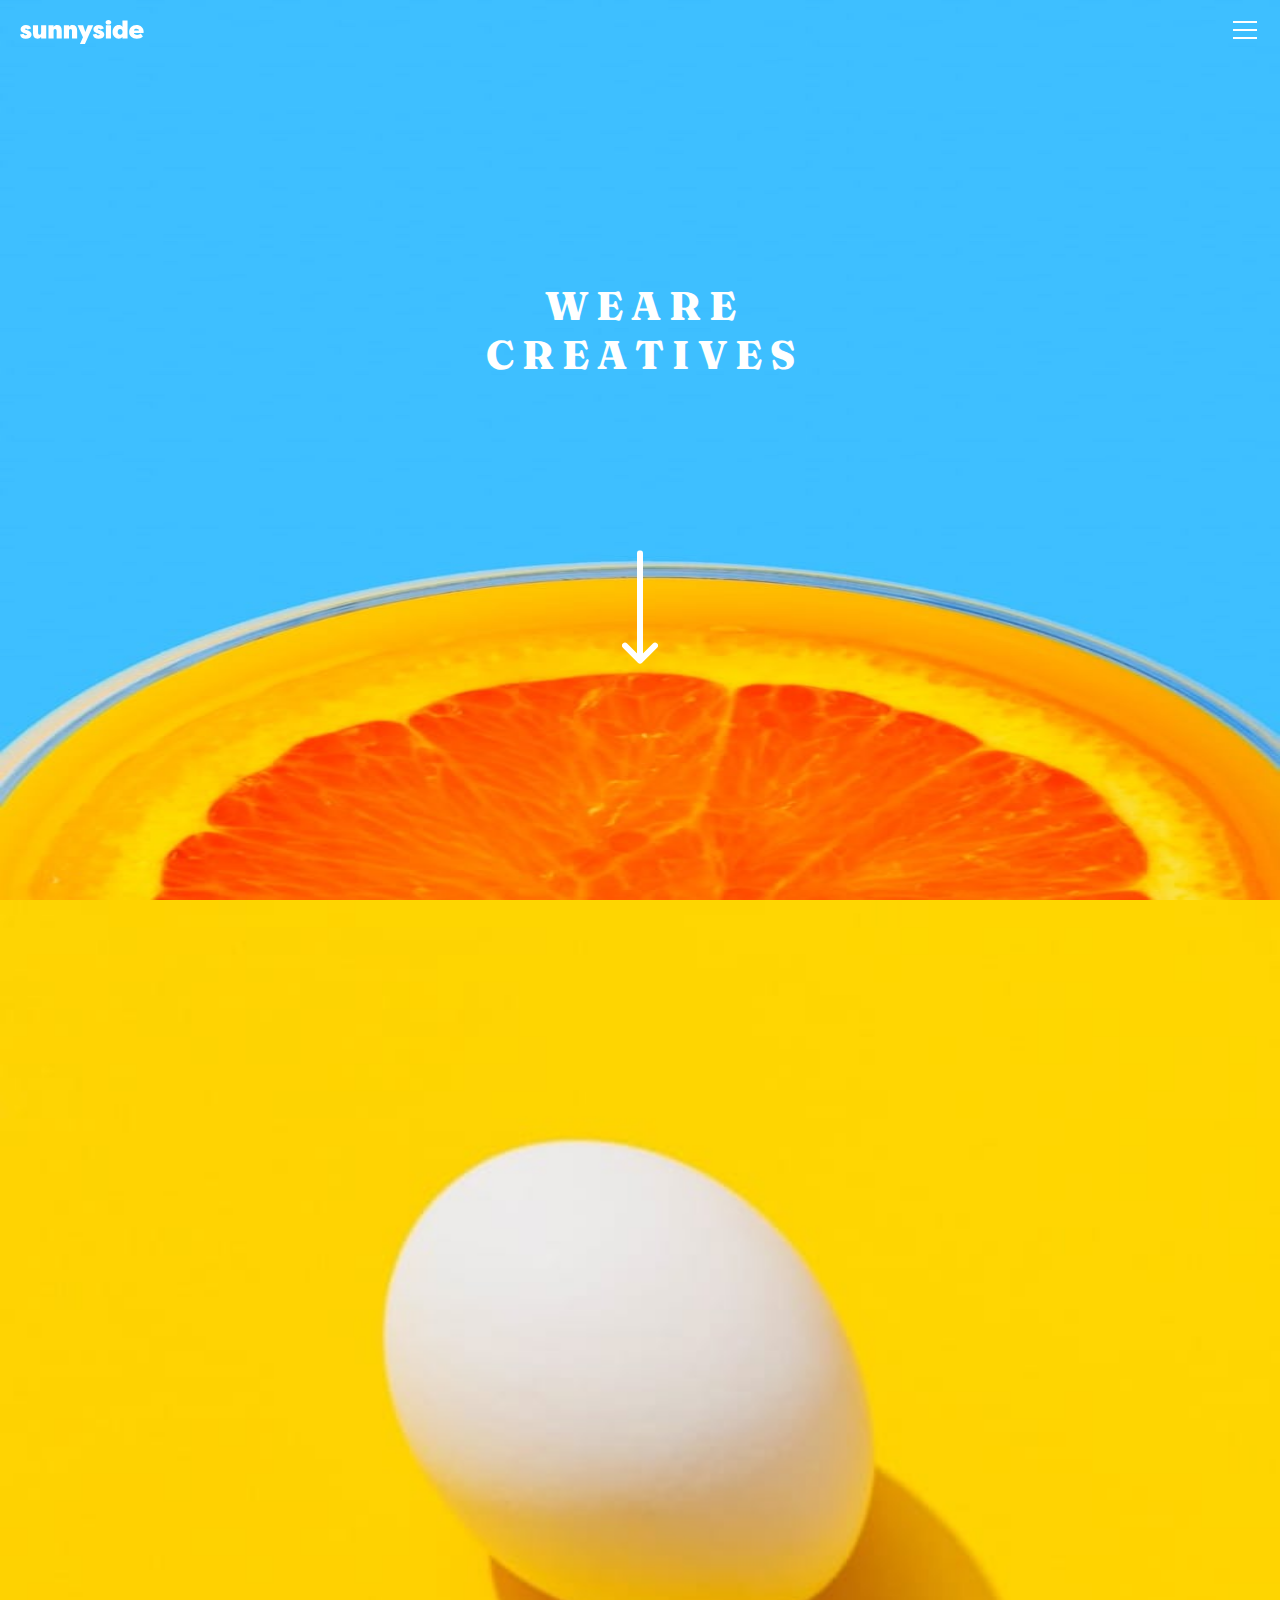
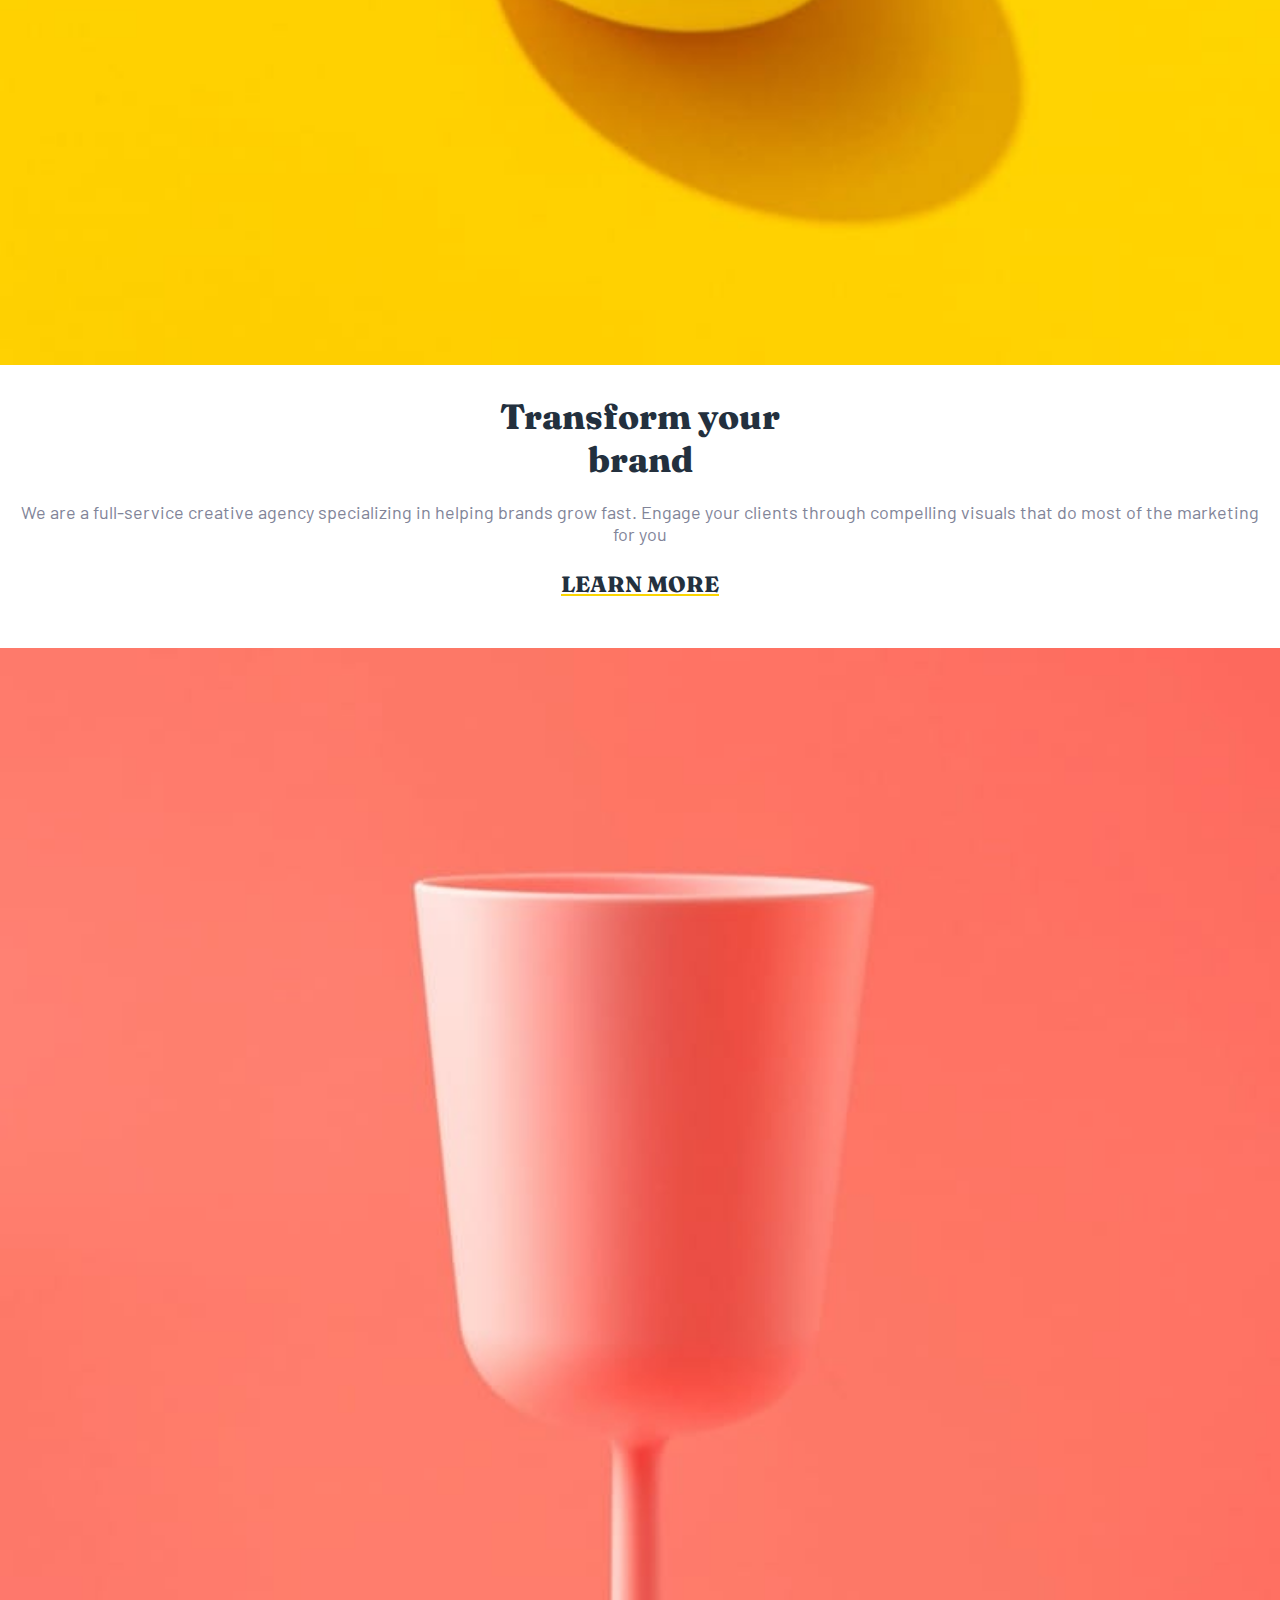
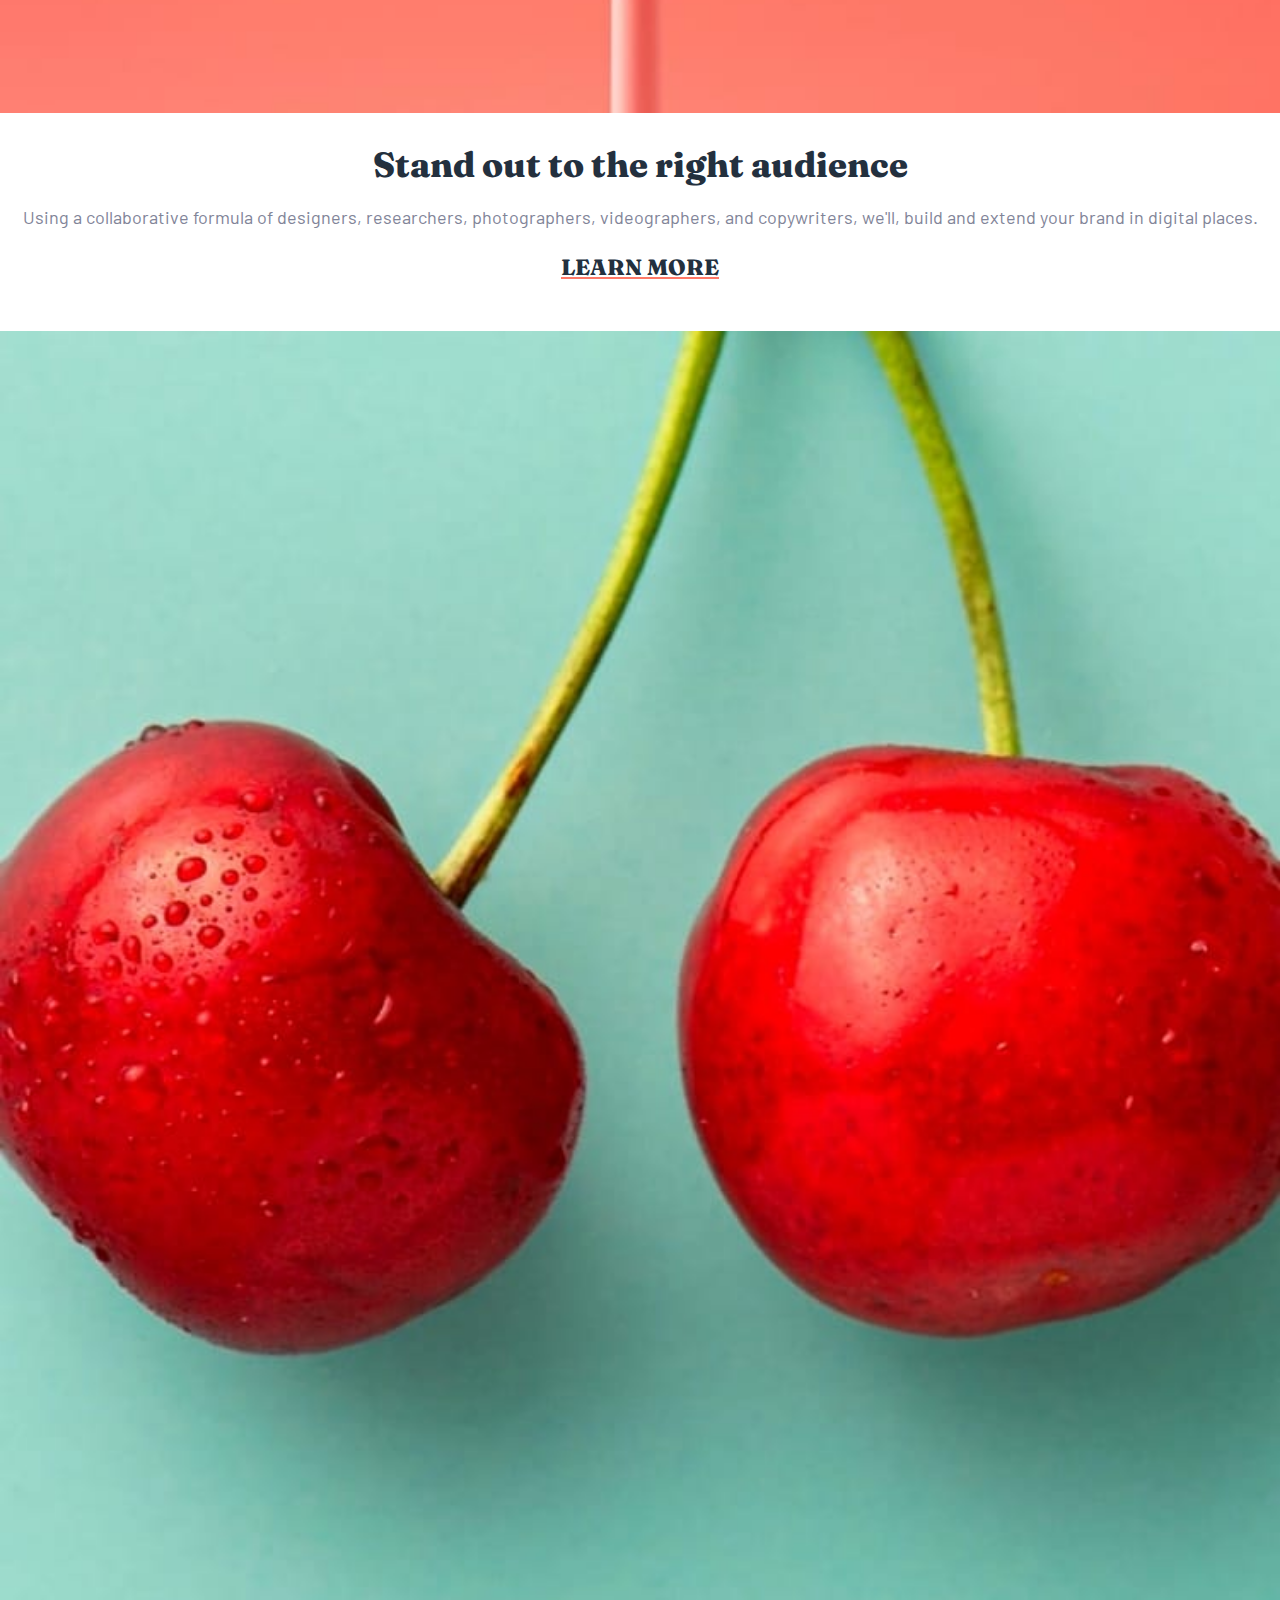
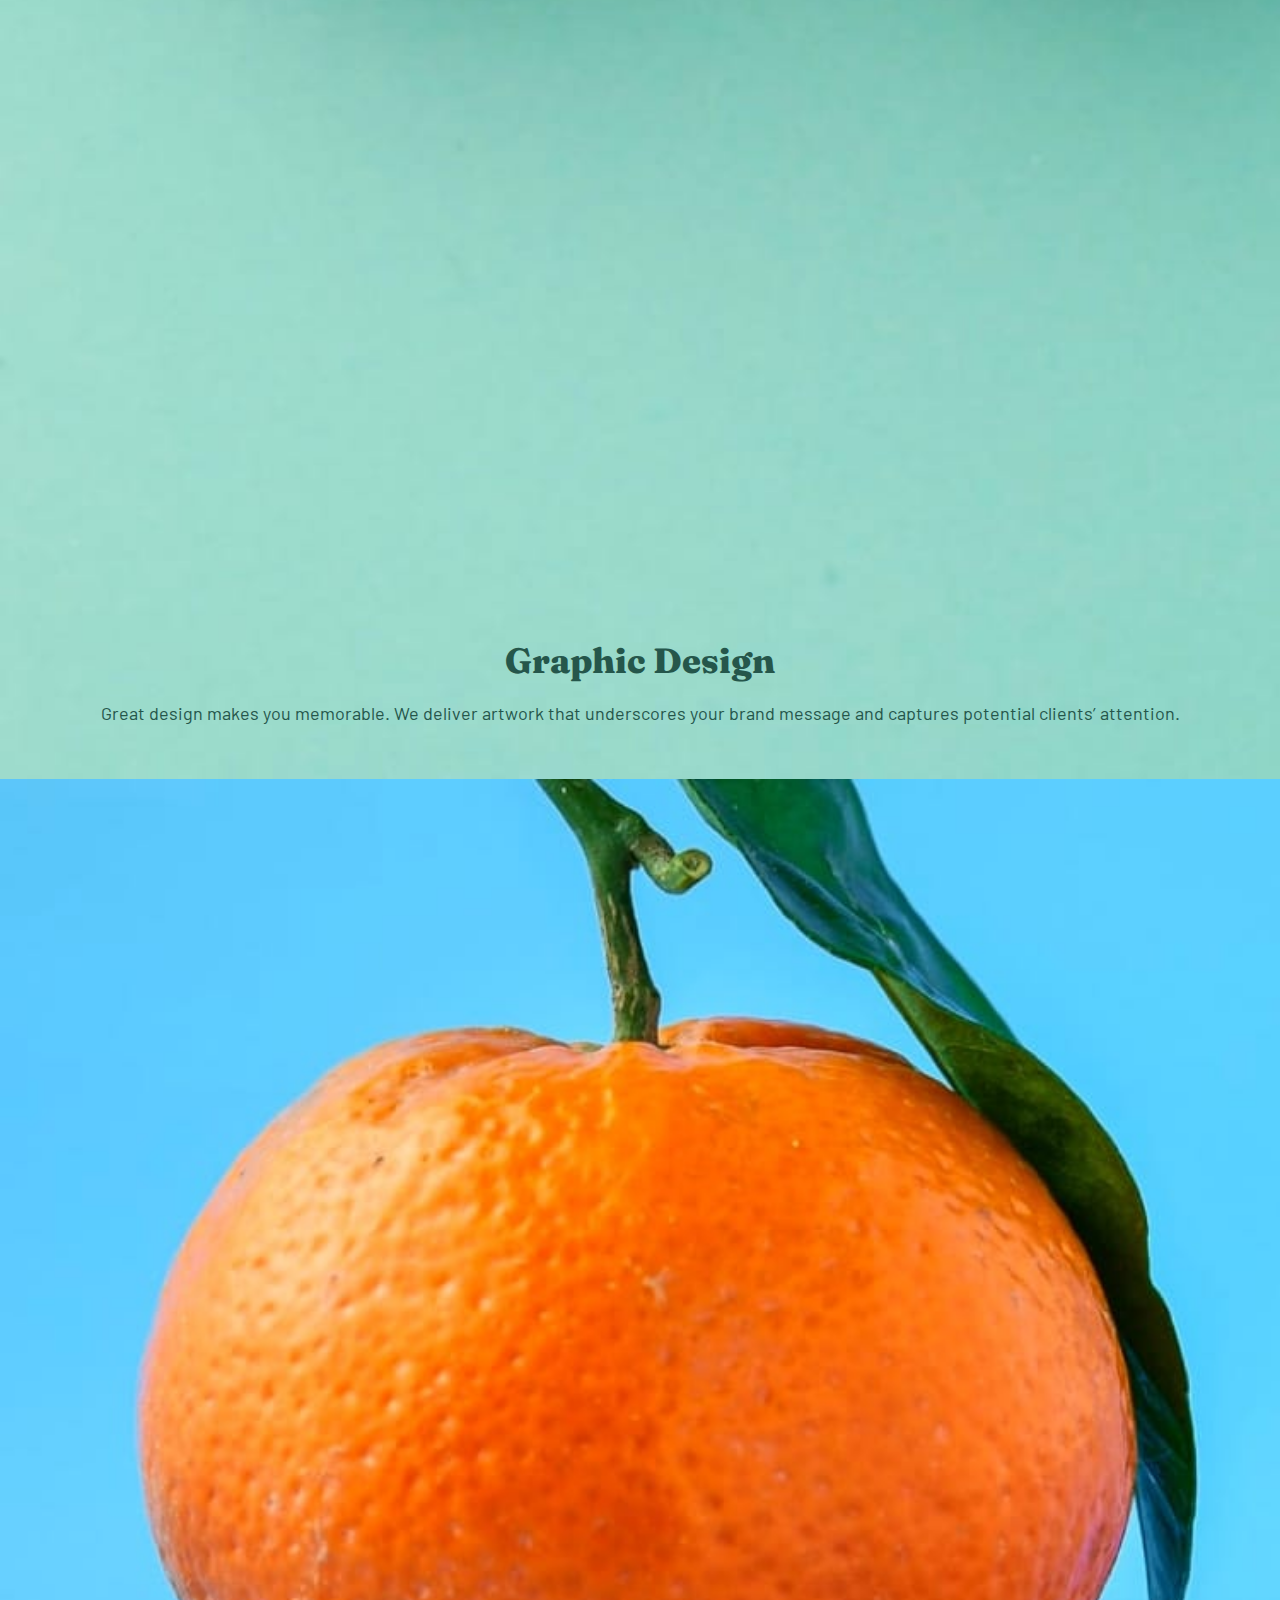
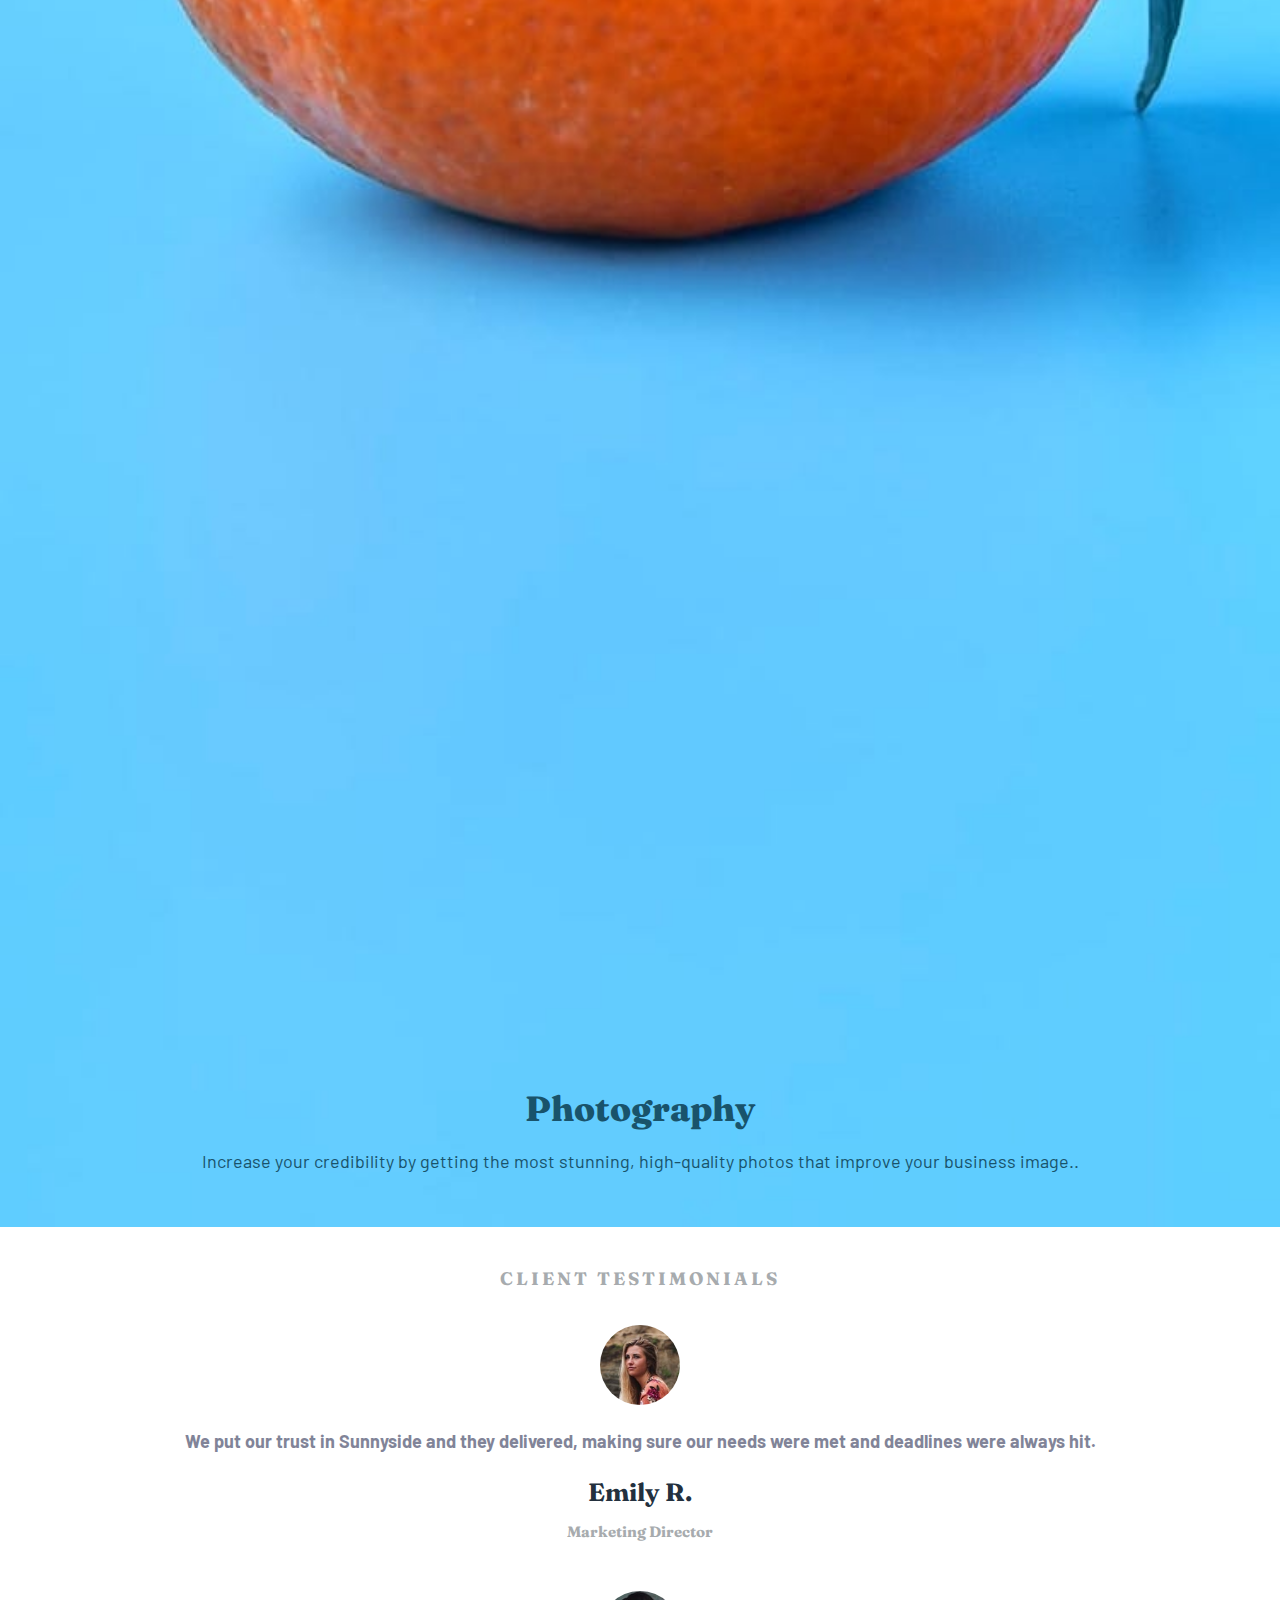
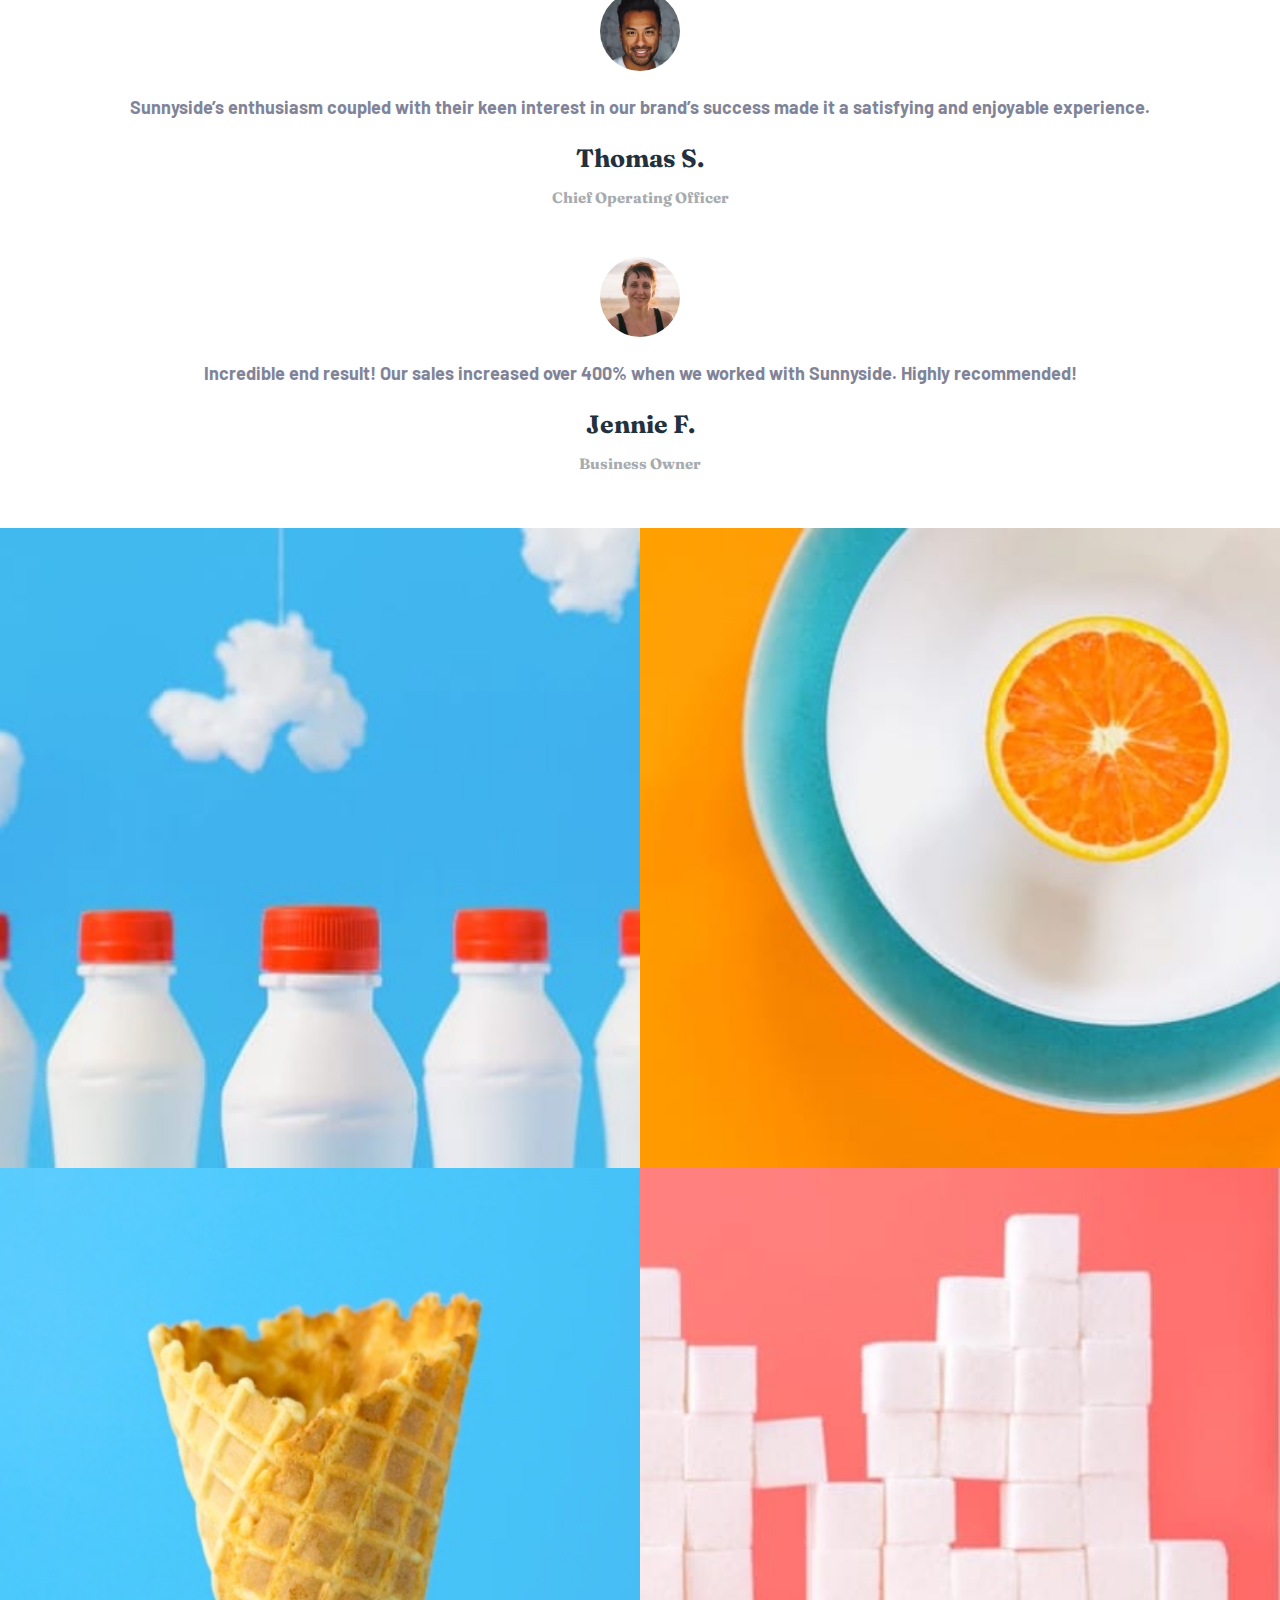
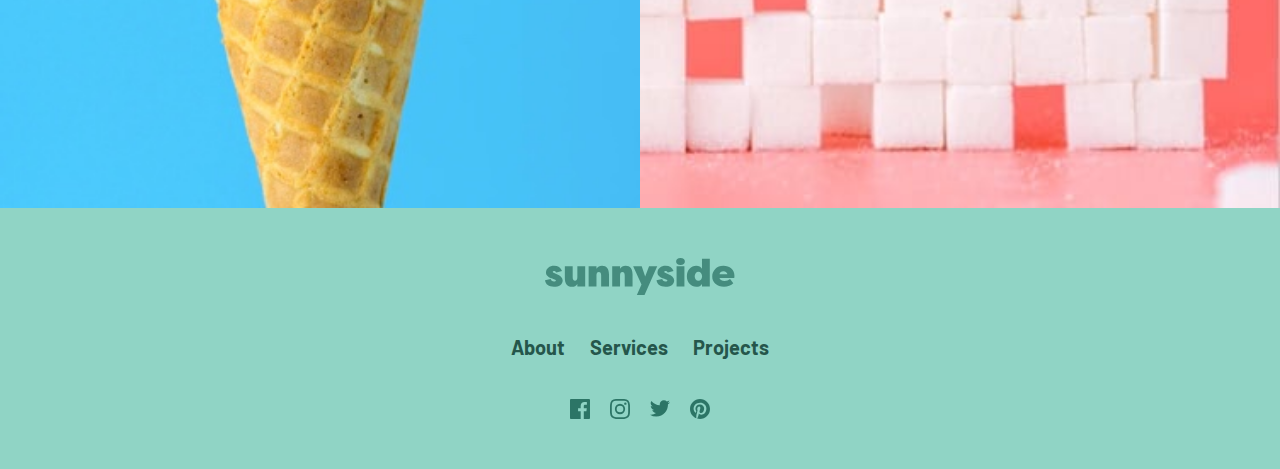
==== index.html @ 60835197 "FInal-Mobile-firts" ====
<!DOCTYPE html>
<html lang="pt-br">
<head>
    <meta charset="UTF-8">
    <meta name="viewport" content="width=device-width, initial-scale=1.0">
    <link rel="stylesheet" href="style.css">
    <link rel="shortcut icon" href="images/favicon-32x32.png" sizes="32x32" type="image/x-icon">

    <link rel="preconnect" href="https://fonts.googleapis.com">
    <link rel="preconnect" href="https://fonts.gstatic.com" crossorigin>
    <link href="https://fonts.googleapis.com/css2?family=Barlow:wght@600&display=swap" rel="stylesheet">
    <link rel="preconnect" href="https://fonts.googleapis.com">
    <link rel="preconnect" href="https://fonts.gstatic.com" crossorigin>
    <link href="https://fonts.googleapis.com/css2?family=Fraunces:wght@700;900&display=swap" rel="stylesheet">

    <title>Sunnyside agency landing page</title>
</head>
<body>
    <header>
        <div id="header-header">
            <img src="images/logo.svg" alt="Logo" id="logo">
            <div id="menu-mobile-button"></div>
        </div>

        <h1 id="title1">W E A R E <br> C R E A T I V E S</h1>
        <img src="images/icon-arrow-down.svg" alt="Arrowdown" id="arrowdown">

        <div id="menu-mobile">
            <div id="About-mobile" class="menu-mobile-op"><h1>About</h1></div>
            <div class="menu-mobile-op" id="services-mobile"><h1>Services</h1></div>
            <div class="menu-mobile-op"  id="projects-mobile"><h1>Projects</h1></div>
            <div id="contact-mobile" class="menu-mobile-op" ><h1>CONTACT</h1></div>
        </div>

    </header>

    <main>
        <div id="summary">
            <div id="egg" class="summary-info">
                <img src="images/mobile/image-transform.jpg" alt="egg" class="img">
            </div>
            <div id="text-transform" class="summary-info">
                <h1>Transform your <br> brand</h1>
                <p>We are a full-service creative agency specializing in helping brands grow fast. Engage your clients through compelling visuals that do most of the marketing for you</p>

                <div id="learnmore"><h1>LEARN MORE</h1></div>
            </div>
            <div id="stand-out" class="summary-info">
                <img src="images/mobile/image-stand-out.jpg" alt="Stand out" class="img">
            </div>
            <div id="text-stand" class="summary-info">
                <h1>Stand out to the right audience</h1>
                <p>Using a collaborative formula of designers, researchers, photographers, videographers, and copywriters, we'll, build and extend your brand in digital places.</p>
                
                <div id="learnmore"><h1>LEARN MORE</h1></div>
            </div>

            <div id="graphy" class="summary-info">
                <div id="textgraphic">
                    <h1>Graphic Design</h1>
                    <p>Great design makes you memorable. We deliver artwork that underscores your brand message and captures potential clients’ attention.</p>
                </div>

            </div>

            <div id="photography" class="summary-info">
                <div id="text-photography">
                    <h1>Photography</h1>
                    <p> Increase your credibility by getting the most stunning, high-quality photos that improve your business image..</p>
                </div>

            </div>





            
        </div>

        <div id="client">
            <h1 id="title-div-client">CLIENT TESTIMONIALS</h1>

            <div id="client-emily" class="client-perfil">
                <img src="images/image-emily.jpg" alt="Emily-foto" class="client-img">
                <p>
                 We put our trust in Sunnyside and they delivered, making sure our needs were met and deadlines were always hit.
                </p>
                <h1>Emily R. <p class="function">Marketing Director</p></h1>
            </div>

            <div id="client-thomas" class="client-perfil">
                <img src="images/image-thomas.jpg" alt="thomas-foto" class="client-img">
                <p> 
                Sunnyside’s enthusiasm coupled with their keen interest in our brand’s success made it a satisfying and enjoyable experience.
                </p>
                <h1>Thomas S. <p class="function">Chief Operating Officer</p></h1>
            </div>

            <div id="client-jennie" class="client-perfil">
                <img src="images/image-jennie.jpg" alt="thomas-foto" class="client-img">
                <p> 
                Incredible end result! Our sales increased over 400% when we worked with Sunnyside. Highly recommended!
                </p>
                <h1>Jennie F. <p class="function">Business Owner</p></h1>
            </div>
        </div>

        <div id="four-images">
            <img src="images/mobile/image-gallery-milkbottles.jpg" alt="Milk" class="img-images">
            <img src="images/mobile/image-gallery-orange.jpg" alt="Orange" class="img-images">
            <img src="images/mobile/image-gallery-cone.jpg" class="img-images" alt="Cone">
            <img src="images/mobile/image-gallery-sugar-cubes.jpg" alt="Sugar" class="img-images">
        </div>
    </main>

    <footer>
        <img src="images/logo-footer.svg" alt="logo" id="logofooter">
        <div id="menu-footer">
            <h1>About</h1>
            <h1>Services</h1>
            <h1>Projects</h1>
        </div>

        <div id="social-networks">
            <img src="images/icon-facebook.svg" alt="icon-facebook">
            <img src="images/icon-instagram.svg" alt="icon-instagram">
            <img src="images/icon-twitter.svg" alt="icon-twitter">
            <img src="images/icon-pinterest.svg" alt="icon-pinterest">
        </div>
    </footer>
    
    <script src="js.js"></script>
</body>
</html>
---- style.css ----
@charset "UTF-8";

:root{
    --barlow: 'Barlow', sans-serif;
    --fraunces: 'Fraunces', serif;
    --Softred: hsl(7, 99%, 70%);
    --Yellow: hsl(51, 100%, 49%);
    --Darkdesaturated:hsl(167, 40%, 24%);
    --Darkblue: hsl(198, 62%, 26%);
    --Darkmoderatecyan: hsl(168, 34%, 41%);
    --Darkdesaturatedcyan:hsl(167, 40%, 24%);
    --Verydarkdesaturatedblue: hsl(212, 27%, 19%);
    --Verydarkgrayishblue: hsl(213, 9%, 39%);
    --Darkgrayishblue: hsl(232, 10%, 55%);
    --Grayishblue: hsl(210, 4%, 67%);
    --White: hsl(0, 0%, 100%);
}

*{
    padding: 0;
    margin: 0;
    box-sizing: border-box;
}

html{
    min-height: 100%;
}

body{
    height: 100%;
}

/**HEADER**/

/**Header-Header**/

#header-header{
    display: flex;
    flex-direction: row;
    justify-content: space-between;
}

#logo{
    height: 24px;  
}


#menu-mobile-button{
    background-image: url("images/icon-hamburger.svg");
    background-position: center center;
    background-repeat: no-repeat;
    width: 30px;
    height: 20px;
    cursor: pointer;
}


/**Header-Header**/

header{
    position: relative;
    padding: 20px;
    height: 100vh;
    background-image: url("images/mobile/image-header.jpg");
    background-position: center center;
    background-repeat: no-repeat;
    background-size: 100% 100%;
}

#title1{
    width: 100%;
    font-size: 40px;
    font-family: var(--fraunces);
    font-weight: 800;
    color: white;
    position: absolute;
    top: 35%;
    left: 50%;
    display: flex;
    align-items: center;
    justify-content: center;
    text-align: center;
    transform: translate(-50%,-35%);
}


#arrowdown{
    position: absolute;
    top: 70%;
    left: 50%;
    transform: translate(-50%,-70%);
}


/**Mobile-menu**/

#menu-mobile{
    z-index: 99999;
    position: absolute;
    top: 30%;
    transform: translate(0%,-30%);
    width: calc(100% - 40px);
    display: none;
    flex-direction: column;
    background-color: white;
    justify-content: center;
    align-items: center;
    gap: 25px;
    padding: 25px 0px;
    
}


.menu-mobile-op{
    padding: 10px 20px;
    border-radius: 20px;
}

.menu-mobile-op h1{
    font-family: var(--barlow);
    color: var(--Darkgrayishblue);
    font-size: 23px;
    font-weight: 600;
}


#contact-mobile{
    background-color: var(--Yellow);
    padding: 10px 20px;
    border-radius: 20px;
}

#contact-mobile h1{
    font-size: 20px;
    font-weight: 800;
    color: var(--Verydarkdesaturatedblue);
}

.menu-mobile-op:hover{
    cursor: pointer;
    background-color: var(--Yellow);
}


.menu-mobile-op:active{
    transform: scale(0.7);
    background-color: var(--Yellow);
}

/**Mobile-menu**/

/**HEADER**/

/**Main**/

/**Transform**/
#summary{
    display: flex;
    flex-direction: column;
    margin-bottom: 10px;
}

.img{
    width: 100%;
}

.summary-info{
    background-color: white;
    display: flex;
    flex-direction: column;
    justify-content: center;
    text-align: center;
}

.summary-info h1,p{
    text-align: center;
}

.summary-info h1{
    font-size: 35px;
    font-weight: 800;
    font-family: var(--fraunces);
    color: var(--Verydarkdesaturatedblue);
}

#text-transform h1{
    margin-bottom: 20px;
}

#text-transform p{
    margin-bottom: 25px;
}

.summary-info p{
    font-family: var(--barlow);
    color: var(--Darkgrayishblue);
    font-size: 18px;
}

#text-transform{
    padding: 30px 20px;   
}


#learnmore{
    display: flex;
    justify-content: center;
}
#learnmore h1{
    width: 200px;
    font-size: 22px;
    text-decoration: underline;
    cursor: pointer;
}

#text-transform > #learnmore h1{
    text-decoration-color: var(--Yellow);
}

#learnmore h1:hover{
    transform: scale(1.1);
}

#learnmore h1:active{
    transform: scale(0.7);
}

/**Transform**/


/**Stand**/

#text-stand h1{
    margin-bottom: 20px;
}

#text-stand p{
    margin-bottom: 25px;
}

#text-stand{
    padding: 30px 20px;
}

#text-stand > #learnmore h1{
    text-decoration-color: var(--Softred);
}

/**Stand**/

/**Graphic**/


#graphy{
    position: relative;
    background-image: url("images/mobile/image-graphic-design.jpg");
    background-position: center center;
    background-repeat: no-repeat;
    background-size: 100% 100%;
    width: 100%;
    height: calc(100vw * 1.6);
}


#textgraphic{
    width: 100%;
    position: absolute;
    top: 100%;
    transform: translate(0%,-100%);
    padding: 30px 20px;
    background-color: transparent;
}

#textgraphic h1{
    color: var(--Darkdesaturated);
    margin-bottom: 20px;
}

#textgraphic p{
    color: var(--Darkdesaturated);
    margin-bottom: 25px;
}


/**Graphic**/


/**Photography**/

#photography{
    position: relative;
    background-image: url("images/mobile/image-photography.jpg");
    background-position: center center;
    background-repeat: no-repeat;
    background-size: 100% 100%;
    width: 100%;
    height: calc(100vw * 1.6);
}

#text-photography{
    width: 100%;
    position: absolute;
    top: 100%;
    transform: translate(0%,-100%);
    padding: 30px 20px;
    background-color: transparent;
}

#text-photography h1{
    color: var(--Darkblue);
    margin-bottom: 20px;
}

#text-photography p{
    color: var(--Darkblue);
    margin-bottom: 25px;
}


/**Photography**/


/**Client testimonials**/

#client{
    padding: 30px 20px;
    display: flex;
    flex-direction: column;
    justify-self: center;
    align-items: center;
    gap: 25px;
}
#title-div-client{
    font-family: var(--fraunces);
    color: var(--Grayishblue);
    letter-spacing: 3px;
    font-size: 18px;
    margin-bottom: 10px;
}

.client-perfil{
    display: flex;
    flex-direction: column;
    justify-content: center;
    align-items: center;
    margin-bottom: 25px;
    gap: 25px;
}

.client-perfil > p{
    color: var(--Darkgrayishblue);
    font-size: 18px;
    font-weight: 700;
    font-family: var(--barlow);

}

.client-perfil h1{
    text-align: center;
    font-family: var(--fraunces);
    font-size: 25px;
    color: var(--Verydarkdesaturatedblue);
}
.client-img{
    width: 80px;
    border-radius: 50%;
}

.function{
    margin-top: 15px;
    color: var(--Grayishblue);
    font-size: 15px;
}

/**Client testimonials**/


/**Four-images**/

#four-images{
    display: flex;
    flex-wrap: wrap;
}

.img-images{
    width: 50%;
}

/**Four-images**/


/**Footer**/

footer{
    display: flex;
    align-items: center;
    justify-content: center;
    flex-direction: column;
    padding: 50px 20px;
    background-color: #90D4C5;
}

#logofooter{
    width: 190px;
    margin-bottom: 40px;
}

#menu-footer{
    display: flex;
    flex-direction: row;
    gap: 25px;
}

#menu-footer h1{
    font-family: var(--barlow);
    font-size: 20px;
    color: var(--Darkdesaturatedcyan);
    margin-bottom: 40px;
}

#social-networks{
    display: flex;
    justify-content: center;
    align-items: center;
    width: 100%;
    flex-direction: row;
    gap: 20px;
}



/**Footer**/
/**Main**/
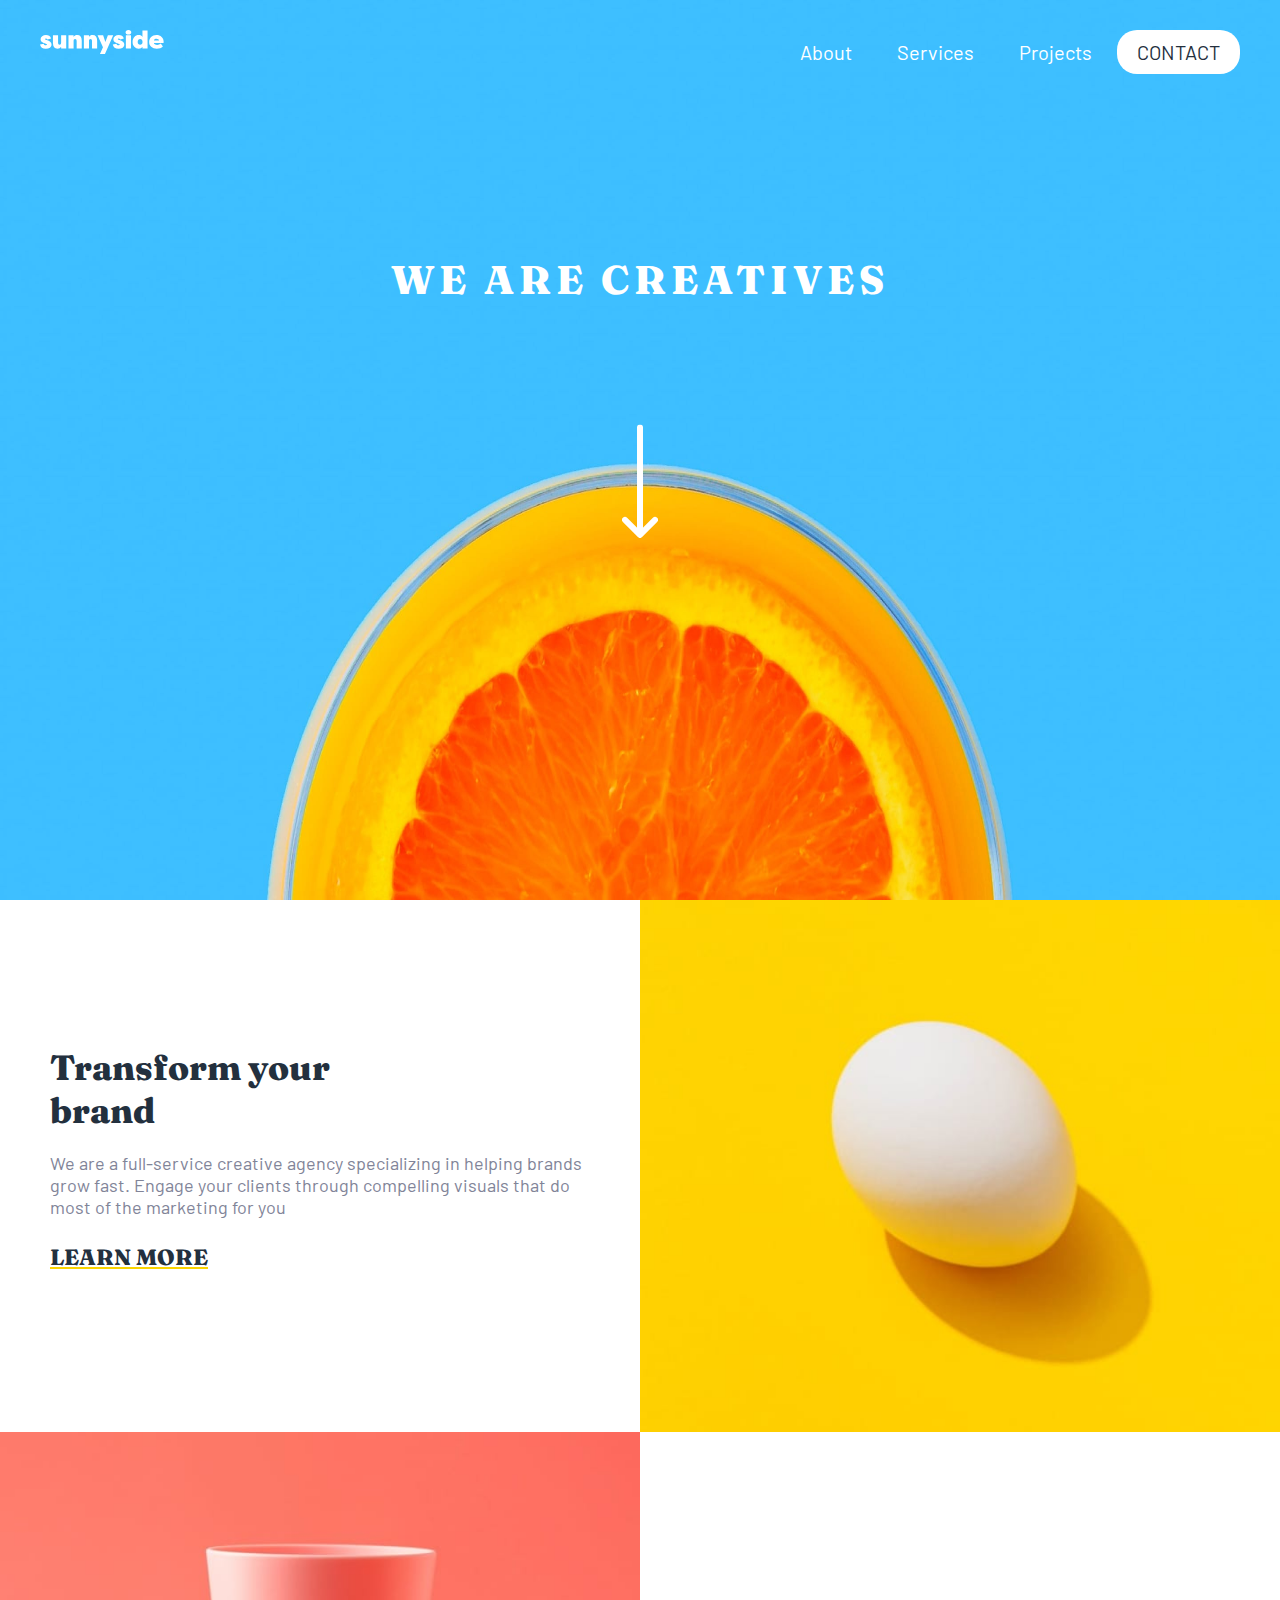
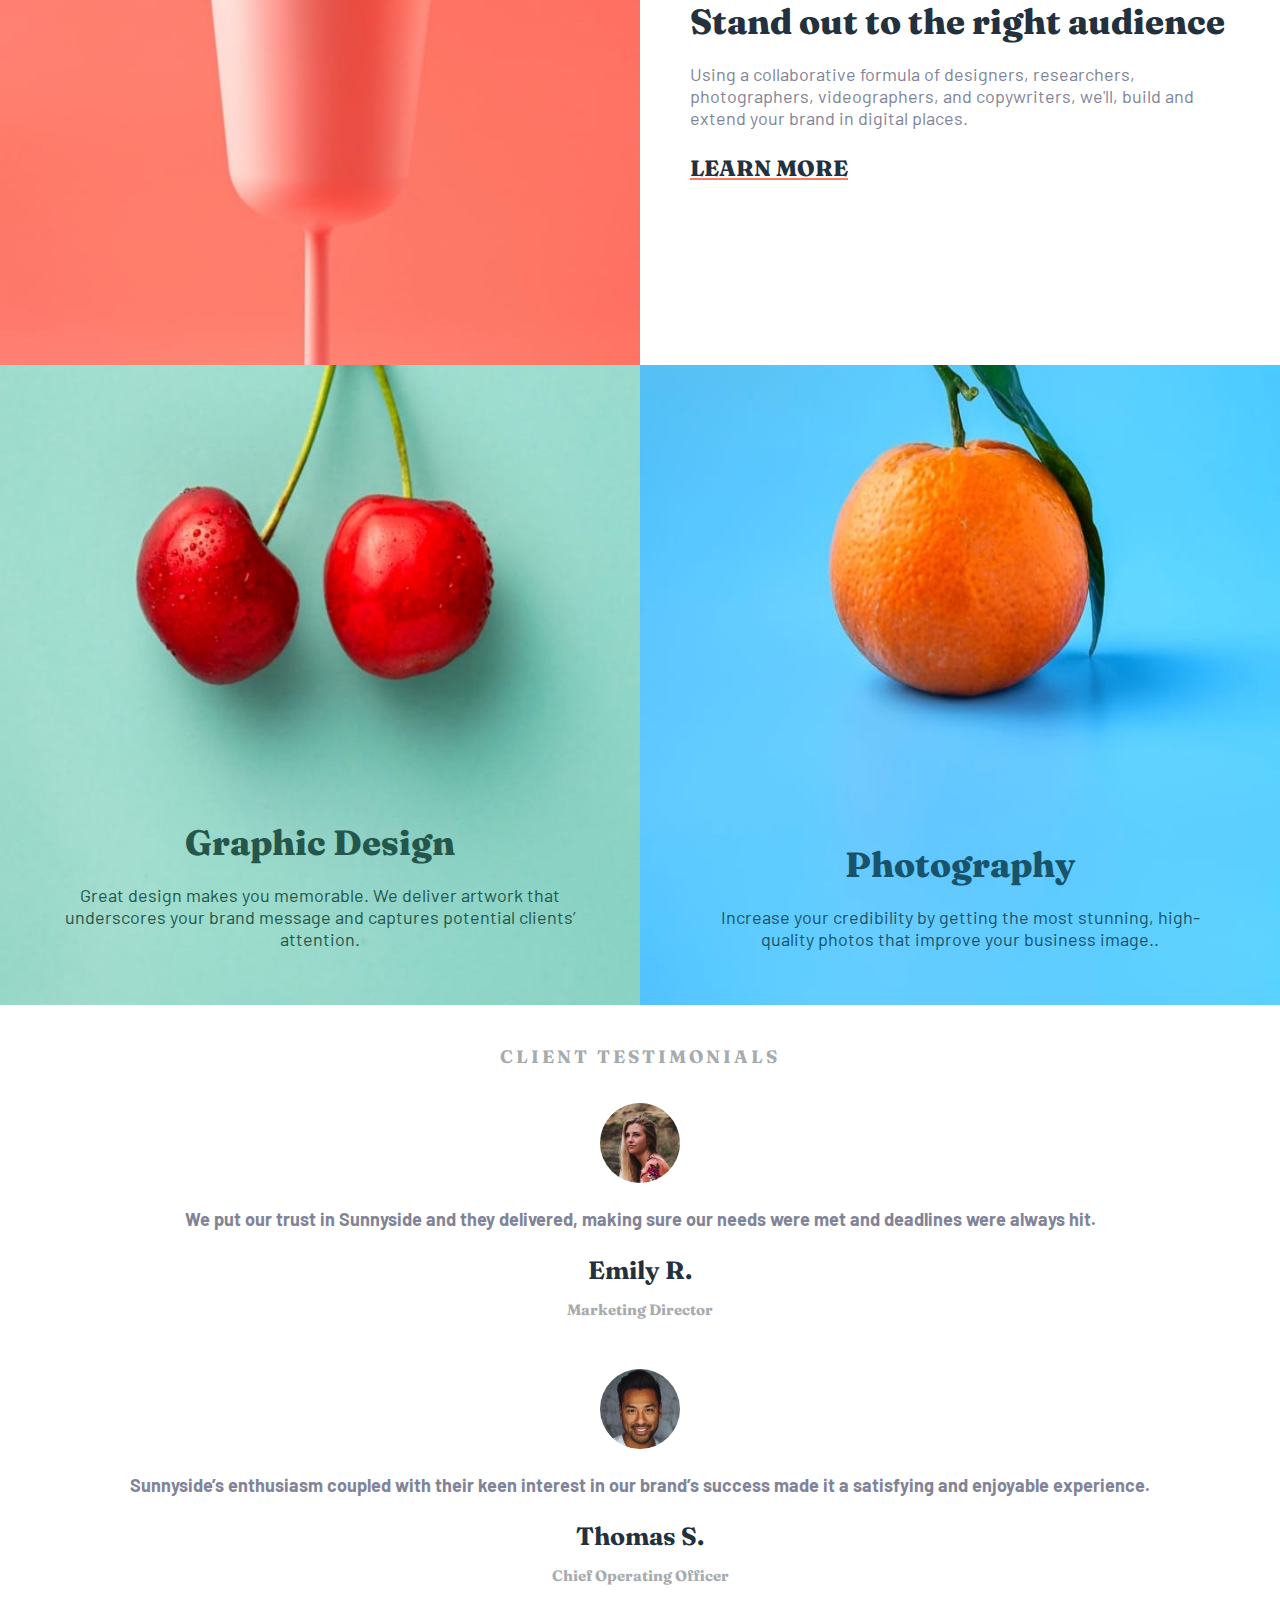
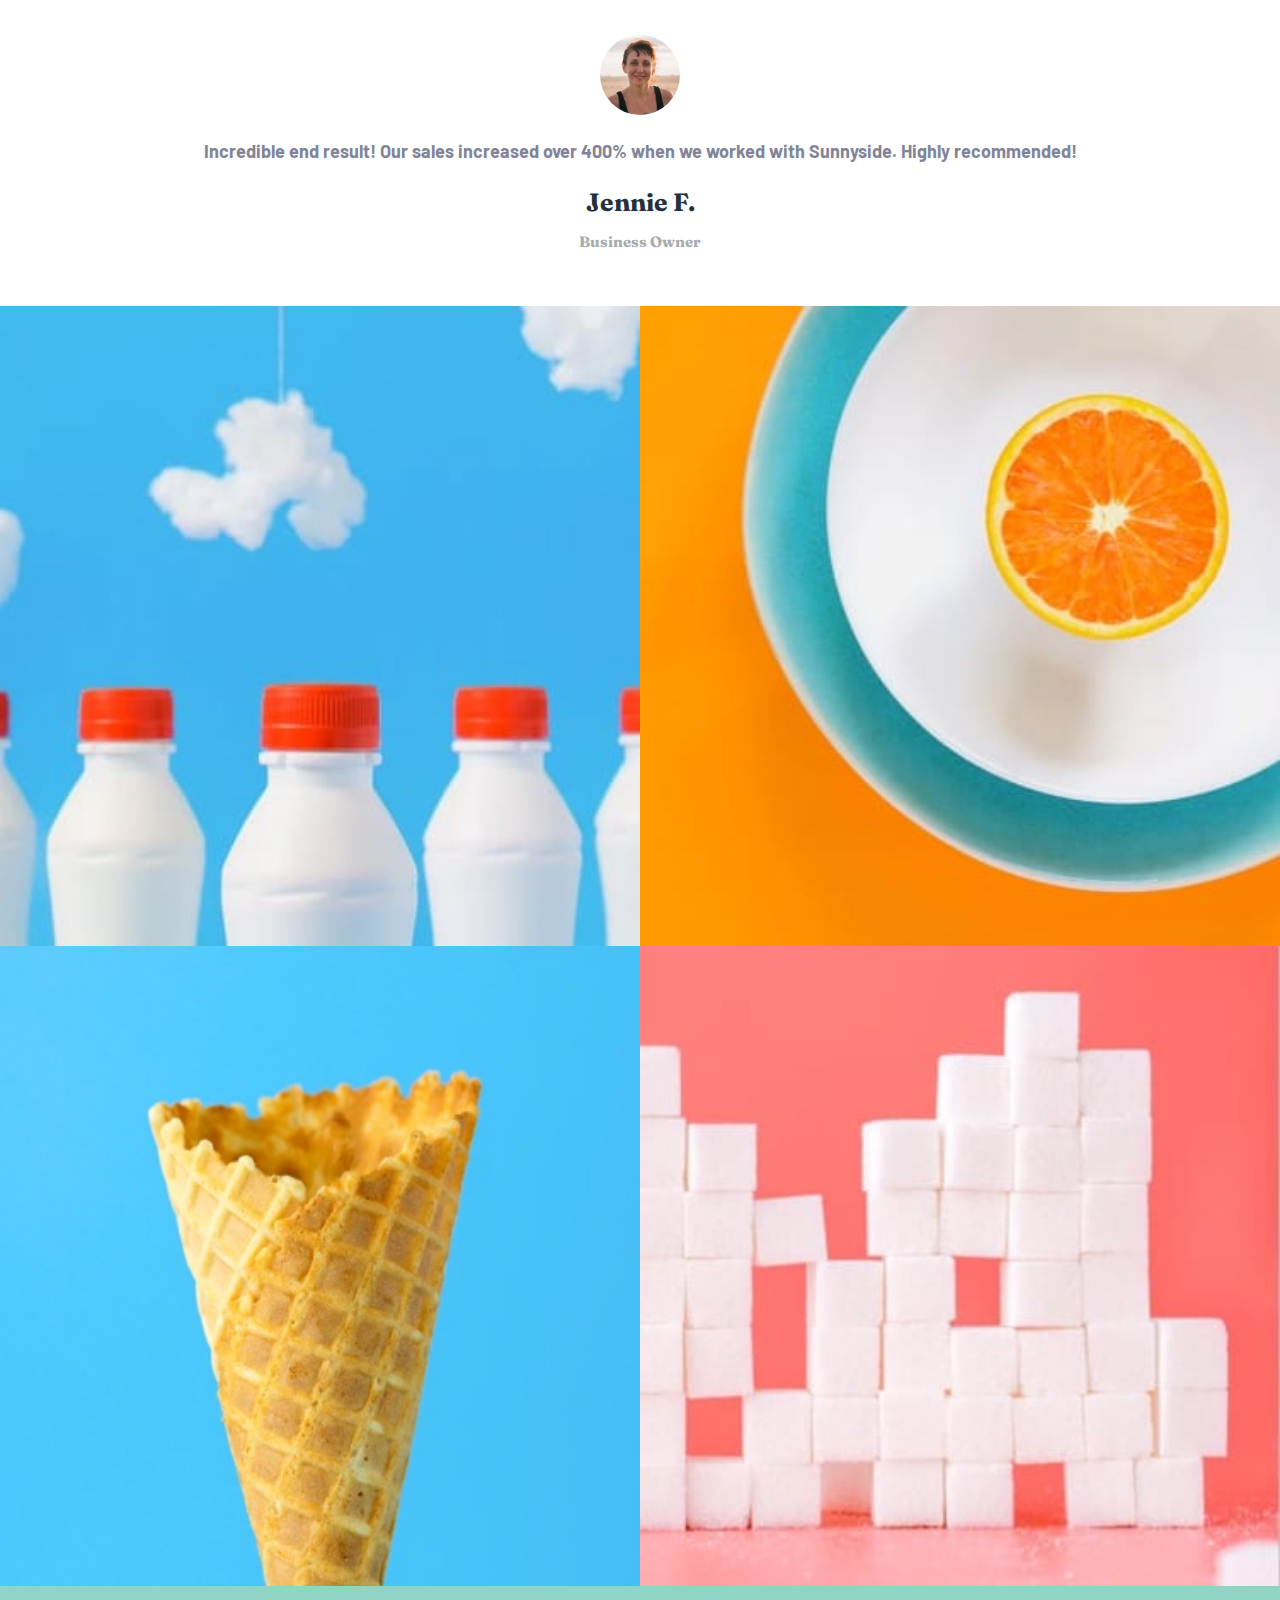
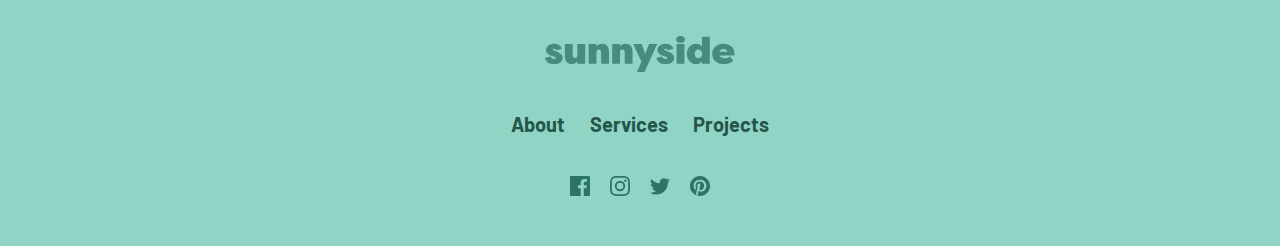
==== commit aee6cbb6: "Beginning of PC version" ====
--- a/index.html
+++ b/index.html
@@ -4,6 +4,7 @@
     <meta charset="UTF-8">
     <meta name="viewport" content="width=device-width, initial-scale=1.0">
     <link rel="stylesheet" href="style.css">
+    <link rel="stylesheet" href="responsividade.css">
     <link rel="shortcut icon" href="images/favicon-32x32.png" sizes="32x32" type="image/x-icon">
 
     <link rel="preconnect" href="https://fonts.googleapis.com">
@@ -19,10 +20,32 @@
     <header>
         <div id="header-header">
             <img src="images/logo.svg" alt="Logo" id="logo">
-            <div id="menu-mobile-button"></div>
+            <div id="menu-desktop-button"></div>
+            <div id="desktop-menu">
+
+                <div id="About-desktop" class="menu-desktop-op">
+                    <h1>About</h1>
+                </div>
+
+                <div class="menu-desktop-op" id="services-desktop">
+                    <h1>Services</h1>
+                </div>
+
+                <div class="menu-desktop-op"  id="projects-desktop">
+                    <h1>Projects</h1>
+                </div>
+
+                <div id="contact-desktop" class="menu-desktop-op" >
+                    <h1>CONTACT</h1>
+                </div>
+                
+            </div>
         </div>
 
-        <h1 id="title1">W E A R E <br> C R E A T I V E S</h1>
+        
+        <h1 id="title1">WE ARE CREATIVES</h1>
+      
+
         <img src="images/icon-arrow-down.svg" alt="Arrowdown" id="arrowdown">
 
         <div id="menu-mobile">
@@ -37,7 +60,10 @@
     <main>
         <div id="summary">
             <div id="egg" class="summary-info">
-                <img src="images/mobile/image-transform.jpg" alt="egg" class="img">
+                <picture>
+                    <source media="(max-width: 890px)" srcset="images/mobile/image-transform.jpg" type="image/jpg">
+                    <img src="images/desktop/image-transform.jpg" alt="egg" class="img">
+            </picture>
             </div>
             <div id="text-transform" class="summary-info">
                 <h1>Transform your <br> brand</h1>
@@ -46,7 +72,11 @@
                 <div id="learnmore"><h1>LEARN MORE</h1></div>
             </div>
             <div id="stand-out" class="summary-info">
-                <img src="images/mobile/image-stand-out.jpg" alt="Stand out" class="img">
+                <picture>
+                    <source media="(max-width: 890px)" srcset="images/mobile/image-stand-out.jpg" type="image/jpg">
+                    <img src="images/desktop/image-stand-out.jpg" alt="Grande" class="img">
+            </picture>
+
             </div>
             <div id="text-stand" class="summary-info">
                 <h1>Stand out to the right audience</h1>
@@ -54,7 +84,6 @@
                 
                 <div id="learnmore"><h1>LEARN MORE</h1></div>
             </div>
-
             <div id="graphy" class="summary-info">
                 <div id="textgraphic">
                     <h1>Graphic Design</h1>
@@ -62,7 +91,6 @@
                 </div>
 
             </div>
-
             <div id="photography" class="summary-info">
                 <div id="text-photography">
                     <h1>Photography</h1>
--- a/style.css
+++ b/style.css
@@ -68,7 +68,8 @@
 }
 
 #title1{
-    width: 100%;
+    letter-spacing: 5px;
+    width: 250px;
     font-size: 40px;
     font-family: var(--fraunces);
     font-weight: 800;
@@ -149,6 +150,53 @@
 
 /**Mobile-menu**/
 
+
+/**Desktop-menu**/
+
+
+#desktop-menu{
+    display: none;
+    flex-direction: row;
+    gap: 5px;
+}
+
+#contact-desktop{
+    background-color: white;
+    color: var(--Verydarkdesaturatedblue);
+}
+
+#contact-desktop:hover{
+    background-color: #6ecfff;
+}
+
+
+#contact-desktop h1{
+    color: var(--Verydarkdesaturatedblue);
+}
+
+.menu-desktop-op{
+    padding: 10px 20px;
+    border-radius: 20px;
+    cursor: pointer;
+}
+
+.menu-desktop-op:hover{
+    background-color: #6ecfff;
+}
+
+.menu-desktop-op h1{
+    font-size: 20px;
+    font-family: var(--barlow);
+    font-weight: 400;
+    color: white;
+}
+
+
+/**Desktop-menu**/
+
+
+
+
 /**HEADER**/
 
 /**Main**/
--- a/responsividade.css
+++ b/responsividade.css
@@ -0,0 +1,106 @@
+@charset "UTF-8";
+
+@media screen and (min-width: 890px) and (min-height: 620px){
+    header{
+        background-image: url("images/desktop/image-header.jpg");
+    }
+
+    #header-header{
+        padding: 10px 20px;
+    }
+
+    #menu-mobile-button{
+        display: none;
+    }
+
+    #desktop-menu{
+        display: flex;
+    }
+
+    #title1{
+        width: 100%;
+        top: 30%;
+        transform: translate(-50%, -30%);
+    }
+
+    #arrowdown{
+        top: 54%;
+        transform: translate(-50%,-54%);
+    }
+
+
+    #summary{
+        display: grid;
+        grid-template-columns: 50% 50%;
+        grid-template-areas: 
+        'text1 egg'
+        'stand text2'
+        'graphic photo';
+    }
+
+    #text-transform{
+       grid-area: text1;
+       padding: 50px;
+       align-items: start; 
+       text-align: justify;
+    }   
+
+
+    #text-transform h1,p{
+        text-align: start;
+    }
+
+    #egg{
+        grid-area: egg;
+    }
+
+    #stand-out{
+        margin-top: -5px;
+        grid-area: stand;
+        
+    }
+
+    #text-stand{
+        grid-area: text2;
+        margin-top: -5px;
+        padding: 50px;
+        align-items: start; 
+        text-align: justify;
+    }
+
+    #text-stand h1,p{
+        text-align: start;
+    }
+
+    #graphy{
+        margin-top: -5px;
+        grid-area: graphic;
+        background-image: url("images/desktop/image-graphic-design.jpg");
+        height: calc(50vw * 1);
+    }
+
+    #textgraphic{
+        padding: 30px calc(50vw / 10);
+    }
+
+    #textgraphic p{
+        text-align: center;
+    }
+    #photography{
+        margin-top: -5px;
+        grid-area: photo;
+        background-image: url("images/desktop/image-photography.jpg");
+        height: calc(50vw * 1);
+    }
+
+    #text-photography{
+        padding: 30px calc(50vw / 10);
+    }
+
+    #text-photography p{
+        text-align: center;
+    }
+
+
+
+}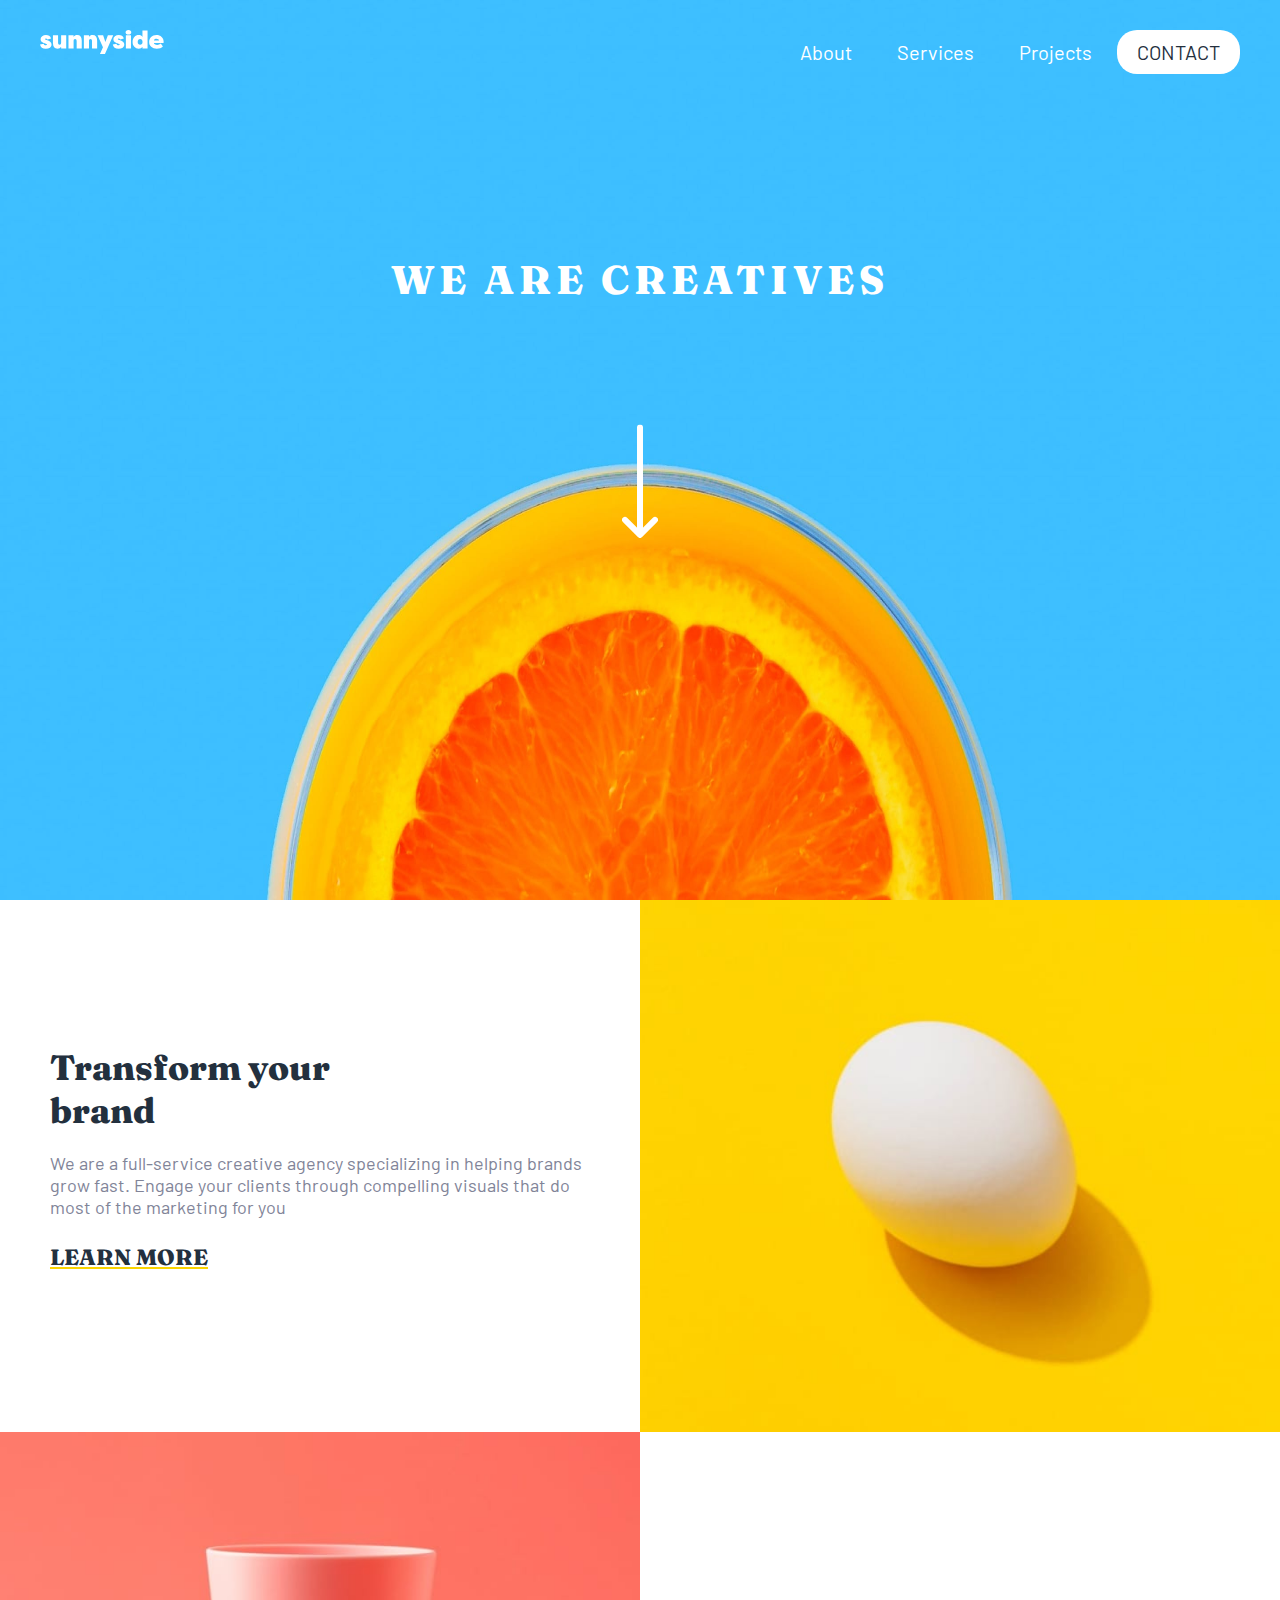
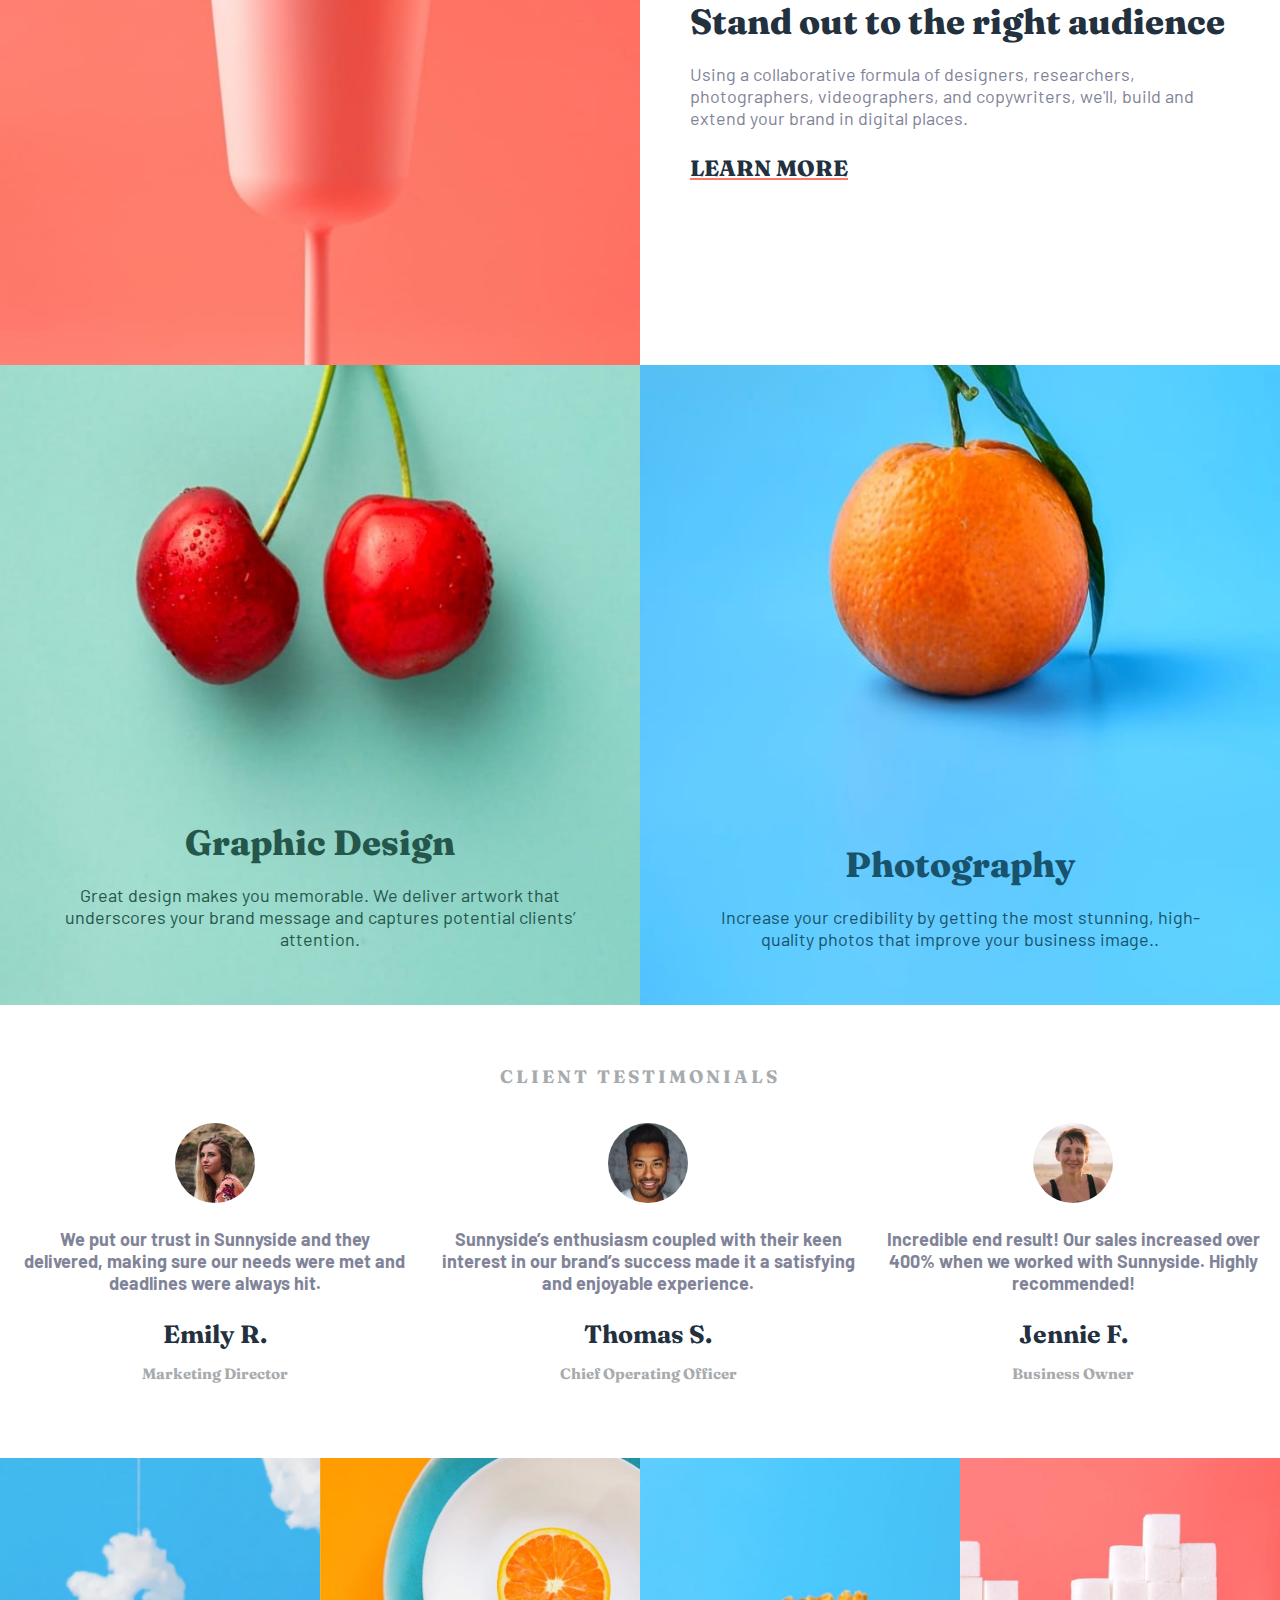
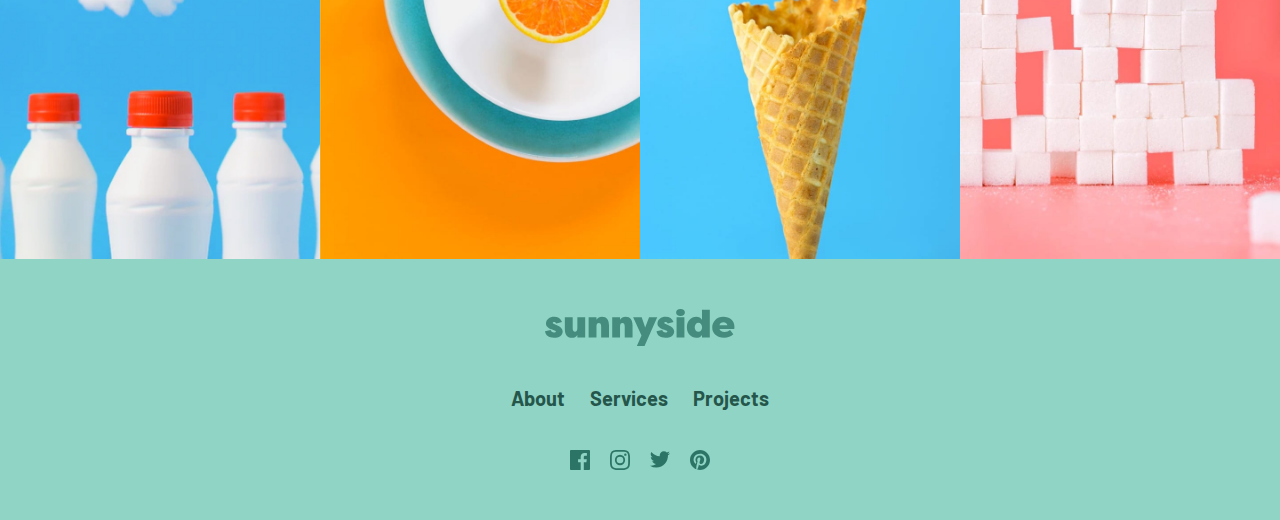
==== commit 0ce170d6: "Final version" ====
--- a/index.html
+++ b/index.html
@@ -20,7 +20,7 @@
     <header>
         <div id="header-header">
             <img src="images/logo.svg" alt="Logo" id="logo">
-            <div id="menu-desktop-button"></div>
+            <div id="menu-mobile-button"></div>
             <div id="desktop-menu">
 
                 <div id="About-desktop" class="menu-desktop-op">
@@ -109,36 +109,52 @@
         <div id="client">
             <h1 id="title-div-client">CLIENT TESTIMONIALS</h1>
 
-            <div id="client-emily" class="client-perfil">
-                <img src="images/image-emily.jpg" alt="Emily-foto" class="client-img">
-                <p>
-                 We put our trust in Sunnyside and they delivered, making sure our needs were met and deadlines were always hit.
-                </p>
-                <h1>Emily R. <p class="function">Marketing Director</p></h1>
-            </div>
-
-            <div id="client-thomas" class="client-perfil">
-                <img src="images/image-thomas.jpg" alt="thomas-foto" class="client-img">
-                <p> 
-                Sunnyside’s enthusiasm coupled with their keen interest in our brand’s success made it a satisfying and enjoyable experience.
-                </p>
-                <h1>Thomas S. <p class="function">Chief Operating Officer</p></h1>
-            </div>
-
-            <div id="client-jennie" class="client-perfil">
-                <img src="images/image-jennie.jpg" alt="thomas-foto" class="client-img">
-                <p> 
-                Incredible end result! Our sales increased over 400% when we worked with Sunnyside. Highly recommended!
-                </p>
-                <h1>Jennie F. <p class="function">Business Owner</p></h1>
+            <div id="clients">
+                <div id="client-emily" class="client-perfil">
+                    <img src="images/image-emily.jpg" alt="Emily-foto" class="client-img">
+                    <p>
+                     We put our trust in Sunnyside and they delivered, making sure our needs were met and deadlines were always hit.
+                    </p>
+                    <h1>Emily R. <p class="function">Marketing Director</p></h1>
+                </div>
+                <div id="client-thomas" class="client-perfil">
+                    <img src="images/image-thomas.jpg" alt="thomas-foto" class="client-img">
+                    <p>
+                    Sunnyside’s enthusiasm coupled with their keen interest in our brand’s success made it a satisfying and enjoyable experience.
+                    </p>
+                    <h1>Thomas S. <p class="function">Chief Operating Officer</p></h1>
+                </div>
+                <div id="client-jennie" class="client-perfil">
+                    <img src="images/image-jennie.jpg" alt="thomas-foto" class="client-img">
+                    <p>
+                    Incredible end result! Our sales increased over 400% when we worked with Sunnyside. Highly recommended!
+                    </p>
+                    <h1>Jennie F. <p class="function">Business Owner</p></h1>
+                </div>
             </div>
         </div>
 
         <div id="four-images">
-            <img src="images/mobile/image-gallery-milkbottles.jpg" alt="Milk" class="img-images">
-            <img src="images/mobile/image-gallery-orange.jpg" alt="Orange" class="img-images">
-            <img src="images/mobile/image-gallery-cone.jpg" class="img-images" alt="Cone">
-            <img src="images/mobile/image-gallery-sugar-cubes.jpg" alt="Sugar" class="img-images">
+
+            <picture class="img-images">
+                <source media="(max-width: 890px)" srcset="images/mobile/image-gallery-milkbottles.jpg" type="image/jpg">
+                <img src="images/desktop/image-gallery-milkbottles.jpg" alt="Grande">
+            </picture>
+
+            <picture class="img-images">
+                <source media="(max-width: 890px)" srcset="images/mobile/image-gallery-orange.jpg" type="image/jpg">
+                <img src="images/desktop/image-gallery-orange.jpg" alt="Grande">
+            </picture>
+            
+            <picture class="img-images">
+                <source media="(max-width: 890px)" srcset="images/mobile/image-gallery-cone.jpg" type="image/jpg">
+                <img src="images/desktop/image-gallery-cone.jpg" alt="Grande">
+            </picture>
+
+            <picture class="img-images">
+                <source media="(max-width: 890px)" srcset="images/mobile/image-gallery-sugar-cubes.jpg" type="image/jpg">
+                <img src="images/desktop/image-gallery-sugarcubes.jpg" alt="Grande">
+            </picture>
         </div>
     </main>
 
--- a/style.css
+++ b/style.css
@@ -46,6 +46,7 @@
 
 
 #menu-mobile-button{
+    display: block;
     background-image: url("images/icon-hamburger.svg");
     background-position: center center;
     background-repeat: no-repeat;
@@ -400,7 +401,6 @@
     font-size: 18px;
     font-weight: 700;
     font-family: var(--barlow);
-
 }
 
 .client-perfil h1{
@@ -434,6 +434,11 @@
     width: 50%;
 }
 
+.img-images img{
+    width: 100%;
+    height: 100%;
+}
+
 /**Four-images**/
 
 
--- a/responsividade.css
+++ b/responsividade.css
@@ -102,5 +102,24 @@
     }
 
 
+    .img-images{
+        width: 25%;
+    }
+
+    #client{
+        padding: 50px 20px;
+    }
+
+
+    #clients{
+        display: flex;
+        flex-direction: row;
+        gap: 20px;
+    }
+
+    .client-perfil > p{
+        text-align: center;
+    }
+
 
 }